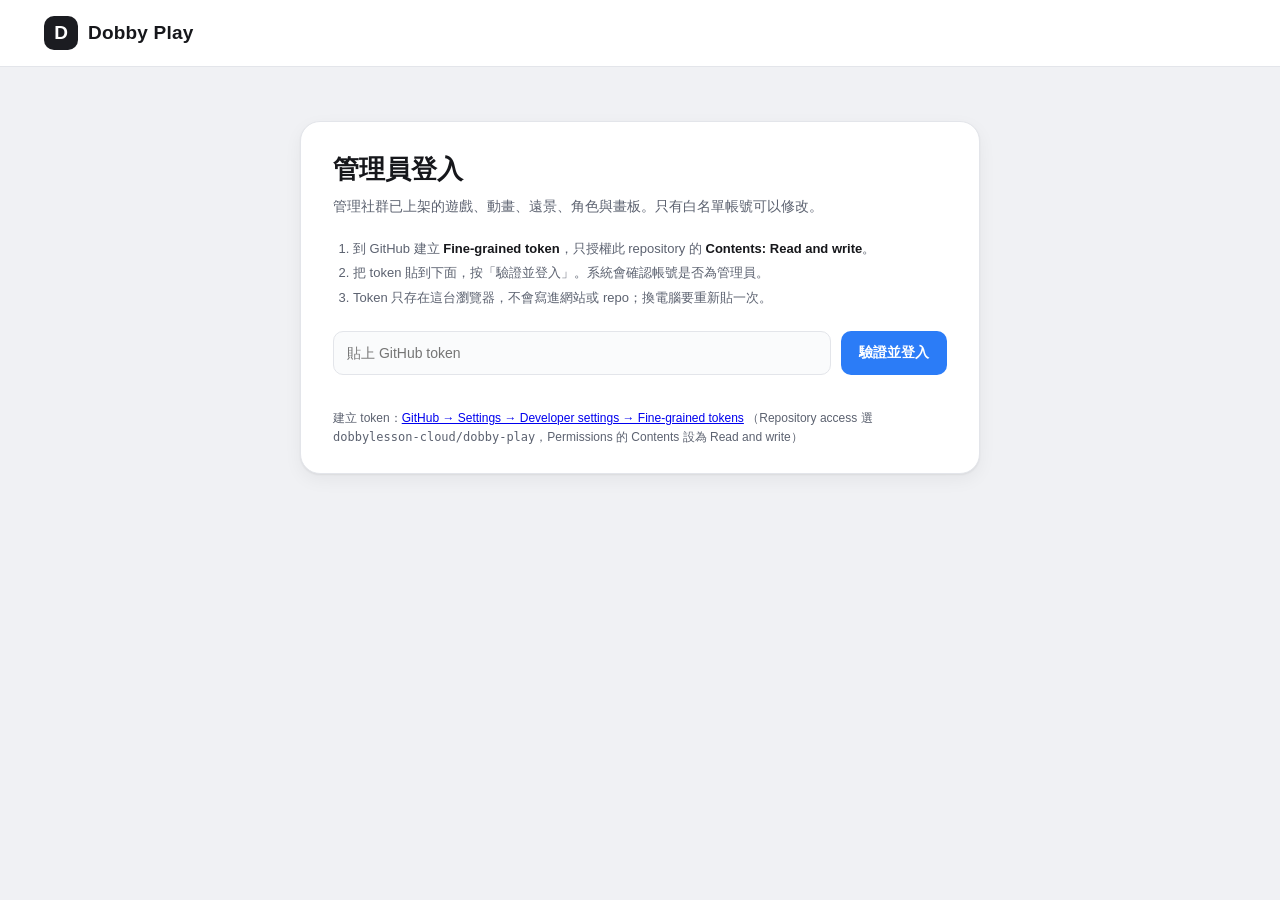
==== admin.html @ d6ffaae4 "Add admin console and post-moderation controls" ====
<!DOCTYPE html>
<html lang="zh-Hant">
<head>
<meta charset="utf-8">
<meta name="viewport" content="width=device-width, initial-scale=1.0">
<title>管理後台 — Dobby Play</title>
<link rel="icon" type="image/png" href="index.icon.png">
<link rel="stylesheet" href="site.css">
<link rel="stylesheet" href="admin.css">
</head>
<body>
<header class="topbar">
  <div class="topbar-inner">
    <a class="brand" href="./">
      <span class="brand-mark">D</span>
      <span class="brand-name">Dobby Play</span>
    </a>
    <nav class="tabs" id="adminTabs" hidden>
      <button class="tab is-active" data-type="game">遊戲</button>
      <button class="tab" data-type="animation">動畫</button>
      <button class="tab" data-type="background">遠景</button>
      <button class="tab" data-type="character">角色</button>
      <button class="tab" data-type="board">畫板</button>
    </nav>
    <div class="topbar-right">
      <span class="hint-chip" id="accountChip" hidden></span>
      <button class="btn ghost btn-sm" id="logoutBtn" type="button" hidden>登出</button>
    </div>
  </div>
</header>

<main class="page admin-page">
  <section class="login-card" id="loginSection">
    <h1>管理員登入</h1>
    <p class="login-sub">管理社群已上架的遊戲、動畫、遠景、角色與畫板。只有白名單帳號可以修改。</p>
    <ol class="login-steps">
      <li>到 GitHub 建立 <strong>Fine-grained token</strong>，只授權此 repository 的 <strong>Contents: Read and write</strong>。</li>
      <li>把 token 貼到下面，按「驗證並登入」。系統會確認帳號是否為管理員。</li>
      <li>Token 只存在這台瀏覽器，不會寫進網站或 repo；換電腦要重新貼一次。</li>
    </ol>
    <div class="token-row">
      <input id="tokenInput" type="password" autocomplete="off" spellcheck="false" placeholder="貼上 GitHub token">
      <button class="btn primary" id="loginBtn" type="button">驗證並登入</button>
    </div>
    <p class="msg" id="loginMsg" role="status"></p>
    <p class="editor-note">
      建立 token：<a href="https://github.com/settings/personal-access-tokens/new" target="_blank" rel="noopener">GitHub → Settings → Developer settings → Fine-grained tokens</a>
      （Repository access 選 <code>dobbylesson-cloud/dobby-play</code>，Permissions 的 Contents 設為 Read and write）
    </p>
  </section>

  <section id="adminSection" hidden>
    <div class="admin-head">
      <div>
        <h1 id="adminTitle">管理遊戲</h1>
        <p id="adminSub">先上架、後審核：可隨時下架或刪除不適合的內容。</p>
      </div>
      <div class="admin-head-actions">
        <span class="hint-chip" id="adminCount"></span>
        <button class="btn ghost btn-sm" id="refreshBtn" type="button">重新載入</button>
      </div>
    </div>
    <div class="admin-list" id="adminList"></div>
    <div class="empty" id="adminEmpty" hidden>這個分類目前沒有社群作品。</div>
    <p class="editor-note admin-note">排序會直接改變網站上的顯示順序；「置頂」會排到該分類最前面；「下架」只是從網站列表隱藏，檔案仍保留；「刪除」會一併移除 repo 內的檔案與縮圖。</p>
  </section>
</main>

<div class="editor-mask" id="editMask" hidden>
  <div class="editor edit-dialog">
    <div class="editor-head">
      <h2>編輯作品資訊</h2>
      <div class="editor-actions">
        <button class="btn ghost" id="editCancel" type="button">取消</button>
        <button class="btn primary" id="editSave" type="button">儲存</button>
      </div>
    </div>
    <div class="edit-fields">
      <label class="field">
        <span>作品名稱</span>
        <input id="editTitle" maxlength="40" placeholder="作品名稱">
      </label>
      <label class="field">
        <span>創作者</span>
        <input id="editCreator" maxlength="20" placeholder="創作者">
      </label>
      <p class="msg" id="editMsg" role="status"></p>
    </div>
  </div>
</div>

<div class="toast" id="toast" hidden></div>
<script src="admin.js"></script>
</body>
</html>
---- site.css ----
:root {
  --bg: #f0f1f4;
  --card: #ffffff;
  --ink: #16171b;
  --ink-soft: #5c6270;
  --line: #e3e5ea;
  --accent: #2b7cf7;
  --thumb-bg: #141519;
  --radius: 14px;
  --shadow: 0 1px 2px rgba(16, 18, 24, .06), 0 6px 18px rgba(16, 18, 24, .05);
}

* { box-sizing: border-box; }

html, body {
  margin: 0;
  padding: 0;
  background: var(--bg);
  color: var(--ink);
  font-family: "Noto Sans TC", "PingFang TC", "Microsoft JhengHei", -apple-system, "Segoe UI", Arial, sans-serif;
  -webkit-font-smoothing: antialiased;
}

/* --- 頂列 --- */
.topbar {
  position: sticky;
  top: 0;
  z-index: 20;
  background: #fff;
  border-bottom: 1px solid var(--line);
}

.topbar-inner {
  max-width: 1240px;
  margin: 0 auto;
  height: 66px;
  padding: 0 24px;
  display: flex;
  align-items: center;
  gap: 28px;
}

.brand {
  display: flex;
  align-items: center;
  gap: 10px;
  text-decoration: none;
  color: var(--ink);
  flex: 0 0 auto;
}

.brand-mark {
  width: 34px;
  height: 34px;
  border-radius: 10px;
  background: #1b1c21;
  color: #fff;
  font-weight: 800;
  font-size: 19px;
  display: grid;
  place-items: center;
}

.brand-name {
  font-weight: 800;
  font-size: 19px;
  letter-spacing: .2px;
}

.tabs {
  display: flex;
  gap: 4px;
  flex: 1 1 auto;
  overflow-x: auto;
  scrollbar-width: none;
}

.tabs::-webkit-scrollbar { display: none; }

.tab {
  border: 0;
  background: transparent;
  color: var(--ink-soft);
  font: inherit;
  font-weight: 700;
  font-size: 15px;
  padding: 9px 16px;
  border-radius: 999px;
  cursor: pointer;
  white-space: nowrap;
}

.tab:hover { background: #eef0f4; color: var(--ink); }

.tab.is-active { background: #1b1c21; color: #fff; }

.topbar-right {
  flex: 0 0 auto;
  display: flex;
  align-items: center;
  gap: 8px;
}

.admin-link {
  text-decoration: none;
  color: var(--ink);
  font-weight: 700;
}

.hint-chip {
  font-size: 12px;
  color: var(--ink-soft);
  background: #f2f3f6;
  border: 1px solid var(--line);
  border-radius: 999px;
  padding: 6px 12px;
  white-space: nowrap;
}

/* --- 內容 --- */
.page {
  max-width: 1240px;
  margin: 0 auto;
  padding: 26px 24px 64px;
}

.section-head h1 {
  font-size: 26px;
  margin: 0 0 6px;
}

.section-head p {
  margin: 0 0 22px;
  color: var(--ink-soft);
  font-size: 14px;
}

.grid {
  display: grid;
  grid-template-columns: repeat(auto-fill, minmax(196px, 1fr));
  gap: 22px 20px;
}

.card {
  background: var(--card);
  border-radius: var(--radius);
  box-shadow: var(--shadow);
  overflow: hidden;
  cursor: pointer;
  transition: transform .12s ease, box-shadow .12s ease;
  display: flex;
  flex-direction: column;
}

.card:hover {
  transform: translateY(-2px);
  box-shadow: 0 2px 4px rgba(16, 18, 24, .08), 0 12px 26px rgba(16, 18, 24, .1);
}

.thumb {
  aspect-ratio: 16 / 10;
  background: var(--thumb-bg);
  display: grid;
  place-items: center;
  overflow: hidden;
}

.thumb img {
  width: 100%;
  height: 100%;
  object-fit: contain;
  image-rendering: pixelated;
  display: block;
}

.card-body {
  padding: 10px 12px 12px;
  display: flex;
  flex-direction: column;
  gap: 4px;
}

.card-title {
  font-size: 15px;
  font-weight: 700;
  margin: 0;
  white-space: nowrap;
  overflow: hidden;
  text-overflow: ellipsis;
}

.card-creator {
  font-size: 12px;
  color: var(--ink-soft);
  margin: 0;
  white-space: nowrap;
  overflow: hidden;
  text-overflow: ellipsis;
}

.card-meta {
  font-size: 12px;
  color: #4b5563;
  margin: 0;
  display: flex;
  align-items: center;
  gap: 4px;
}

.badge {
  font-size: 11px;
  font-weight: 700;
  color: #fff;
  background: #8a8fa0;
  border-radius: 999px;
  padding: 2px 8px;
  margin-left: auto;
}

.card.is-local .badge { background: #16a34a; }

/* 製作卡片 */
.make-card {
  border: 2px dashed #c7cbd4;
  border-radius: var(--radius);
  background: transparent;
  display: flex;
  flex-direction: column;
  align-items: center;
  justify-content: center;
  gap: 10px;
  min-height: 200px;
  cursor: pointer;
  color: var(--ink-soft);
  font-weight: 700;
  font-size: 14px;
  transition: border-color .12s ease, color .12s ease, background .12s ease;
}

.make-card:hover {
  border-color: var(--accent);
  color: var(--accent);
  background: rgba(43, 124, 247, .05);
}

.make-plus {
  width: 46px;
  height: 46px;
  border-radius: 50%;
  background: #1b1c21;
  color: #fff;
  font-size: 26px;
  font-weight: 700;
  display: grid;
  place-items: center;
  line-height: 1;
}

.empty {
  text-align: center;
  color: var(--ink-soft);
  padding: 72px 0;
  font-size: 15px;
}

/* --- 編輯器 --- */
.editor-mask {
  position: fixed;
  inset: 0;
  background: rgba(12, 14, 20, .55);
  z-index: 60;
  display: grid;
  place-items: center;
  padding: 24px;
}

.editor-mask[hidden] { display: none; }

.editor {
  width: min(920px, 100%);
  background: #fff;
  border-radius: 20px;
  box-shadow: 0 24px 60px rgba(0, 0, 0, .28);
  padding: 22px 24px 24px;
}

.editor-head {
  display: flex;
  align-items: center;
  justify-content: space-between;
  margin-bottom: 18px;
}

.editor-head h2 { margin: 0; font-size: 20px; }

.editor-actions { display: flex; gap: 8px; }

.btn {
  border: 0;
  border-radius: 10px;
  font: inherit;
  font-weight: 700;
  font-size: 14px;
  padding: 10px 18px;
  cursor: pointer;
}

.btn.primary { background: var(--accent); color: #fff; }
.btn.primary:hover { background: #1f6ee6; }
.btn.ghost { background: #eef0f4; color: var(--ink); }
.btn.ghost:hover { background: #e3e6ec; }

.editor-body { display: flex; gap: 26px; }

.canvas-wrap {
  flex: 0 0 auto;
  background: #141519;
  border-radius: 14px;
  padding: 10px;
}

#pixelCanvas {
  display: block;
  width: 480px;
  height: 480px;
  image-rendering: pixelated;
  cursor: crosshair;
  touch-action: none;
  background:
    repeating-conic-gradient(#23252c 0% 25%, #1b1d23 0% 50%) 0 0 / 40px 40px;
}

.editor-side {
  flex: 1 1 auto;
  display: flex;
  flex-direction: column;
  gap: 14px;
  min-width: 240px;
}

.field { display: flex; flex-direction: column; gap: 6px; font-size: 13px; color: var(--ink-soft); font-weight: 700; }

.field input {
  height: 42px;
  border: 1px solid var(--line);
  border-radius: 10px;
  padding: 0 12px;
  font: inherit;
  font-size: 14px;
  color: var(--ink);
  outline: none;
}

.field input:focus { border-color: var(--accent); }

.palette { display: grid; grid-template-columns: repeat(4, 1fr); gap: 8px; }

.swatch {
  height: 42px;
  border-radius: 10px;
  border: 3px solid transparent;
  cursor: pointer;
}

.swatch.is-active { border-color: #1b1c21; }

.tools { display: grid; grid-template-columns: repeat(3, 1fr); gap: 8px; }

.tool {
  border: 1px solid var(--line);
  background: #fff;
  border-radius: 10px;
  font: inherit;
  font-size: 13px;
  font-weight: 700;
  color: var(--ink);
  padding: 8px 6px;
  cursor: pointer;
}

.tool.is-active { background: #1b1c21; color: #fff; border-color: #1b1c21; }

.editor-note { font-size: 12px; color: var(--ink-soft); line-height: 1.6; margin: 4px 0 0; }

/* --- 提示 --- */
.toast {
  position: fixed;
  left: 50%;
  bottom: 32px;
  transform: translateX(-50%);
  background: #1b1c21;
  color: #fff;
  font-size: 14px;
  padding: 12px 20px;
  border-radius: 999px;
  z-index: 80;
  box-shadow: 0 8px 24px rgba(0, 0, 0, .25);
}

@media (max-width: 760px) {
  .topbar-inner { gap: 14px; padding: 0 14px; }
  .brand-name { display: none; }
  .hint-chip { display: none; }
  .grid { grid-template-columns: repeat(auto-fill, minmax(150px, 1fr)); gap: 16px 12px; }
  .editor-body { flex-direction: column; }
  #pixelCanvas { width: 100%; height: auto; aspect-ratio: 1 / 1; }
}
---- admin.css ----
/* --- 管理後台 --- */
[hidden] { display: none !important; }

.topbar-right {
  display: flex;
  align-items: center;
  gap: 8px;
}

.admin-link {
  text-decoration: none;
  color: var(--ink);
  font-weight: 700;
}

.admin-page {
  max-width: 1100px;
}

.login-card {
  max-width: 680px;
  margin: 28px auto 0;
  background: var(--card);
  border: 1px solid var(--line);
  border-radius: 20px;
  box-shadow: var(--shadow);
  padding: 30px 32px 26px;
}

.login-card h1 {
  margin: 0 0 8px;
  font-size: 26px;
}

.login-sub {
  margin: 0 0 18px;
  color: var(--ink-soft);
  font-size: 14px;
  line-height: 1.7;
}

.login-steps {
  margin: 0 0 20px;
  padding-left: 20px;
  color: var(--ink-soft);
  font-size: 13px;
  line-height: 1.9;
}

.login-steps strong { color: var(--ink); }

.token-row {
  display: flex;
  gap: 10px;
}

.token-row input {
  flex: 1 1 auto;
  min-width: 0;
  height: 44px;
  padding: 0 13px;
  border: 1px solid var(--line);
  border-radius: 10px;
  background: #fafbfc;
  font: inherit;
  font-size: 14px;
  color: var(--ink);
}

.token-row input:focus {
  outline: none;
  border-color: var(--accent);
  background: #fff;
}

.msg {
  min-height: 20px;
  margin: 10px 0 0;
  font-size: 13px;
  line-height: 1.6;
  color: var(--ink-soft);
}

.msg.error { color: #c62828; }
.msg.ok { color: #15803d; }

.admin-head {
  display: flex;
  align-items: flex-end;
  justify-content: space-between;
  gap: 18px;
  margin: 6px 0 18px;
}

.admin-head h1 {
  margin: 0 0 6px;
  font-size: 25px;
}

.admin-head p {
  margin: 0;
  color: var(--ink-soft);
  font-size: 13px;
}

.admin-head-actions {
  display: flex;
  align-items: center;
  gap: 8px;
  flex: 0 0 auto;
}

.admin-list {
  display: flex;
  flex-direction: column;
  gap: 10px;
}

.admin-row {
  display: flex;
  align-items: center;
  gap: 14px;
  padding: 10px 12px;
  background: var(--card);
  border: 1px solid var(--line);
  border-radius: var(--radius);
  box-shadow: var(--shadow);
}

.admin-row.is-hidden { opacity: .55; }

.row-thumb {
  flex: 0 0 auto;
  width: 104px;
  aspect-ratio: 16 / 10;
  border-radius: 9px;
  background: var(--thumb-bg);
  overflow: hidden;
  display: grid;
  place-items: center;
}

.row-thumb img {
  width: 100%;
  height: 100%;
  object-fit: contain;
  image-rendering: pixelated;
}

.row-thumb.is-empty { background: #eef0f4; }

.row-main {
  flex: 1 1 auto;
  min-width: 0;
}

.row-title {
  display: flex;
  align-items: center;
  gap: 7px;
  margin: 0 0 5px;
  font-size: 15px;
  line-height: 1.35;
}

.row-title span {
  overflow: hidden;
  text-overflow: ellipsis;
  white-space: nowrap;
}

.tag {
  flex: 0 0 auto;
  font-size: 11px;
  font-weight: 700;
  padding: 2px 7px;
  border-radius: 999px;
  background: #eef0f4;
  color: var(--ink-soft);
}

.tag.pin { background: #fff3d6; color: #8a5b00; }
.tag.off { background: #fdeaea; color: #b32626; }

.row-meta {
  margin: 0;
  font-size: 12px;
  color: var(--ink-soft);
  line-height: 1.65;
  overflow-wrap: anywhere;
}

.row-actions {
  flex: 0 0 auto;
  display: flex;
  flex-wrap: wrap;
  justify-content: flex-end;
  gap: 6px;
  max-width: 360px;
}

.mini {
  border: 1px solid var(--line);
  background: #fff;
  color: var(--ink);
  border-radius: 8px;
  padding: 6px 9px;
  font: inherit;
  font-size: 12px;
  font-weight: 700;
  line-height: 1.2;
  cursor: pointer;
  white-space: nowrap;
}

.mini:hover { background: #f2f3f6; }

.mini.primary {
  background: var(--accent);
  border-color: var(--accent);
  color: #fff;
}

.mini.primary:hover { background: #1f6ee6; }

.mini.danger {
  color: #b32626;
  border-color: #f0caca;
}

.mini.danger:hover { background: #fdeaea; }

.mini[disabled] {
  opacity: .45;
  cursor: wait;
}

.admin-note { margin-top: 18px; }

.edit-dialog {
  width: min(460px, 100%);
  display: block;
  padding: 22px 24px;
}

.edit-dialog .editor-head { margin-bottom: 18px; }

.edit-fields {
  display: flex;
  flex-direction: column;
  gap: 14px;
}

.btn-sm {
  padding: 7px 12px;
  font-size: 13px;
  border-radius: 9px;
}

.toast {
  position: fixed;
  left: 50%;
  bottom: 26px;
  z-index: 40;
  transform: translateX(-50%);
  max-width: min(560px, calc(100vw - 32px));
  padding: 11px 18px;
  border-radius: 10px;
  background: #1b1c21;
  color: #fff;
  font-size: 13px;
  line-height: 1.5;
  box-shadow: 0 8px 24px rgba(16, 18, 24, .22);
}

.toast[hidden] { display: none; }

.toast.error { background: #b32626; }

@media (max-width: 760px) {
  .login-card { margin-top: 16px; padding: 22px 18px; }
  .token-row { flex-direction: column; }
  .token-row .btn { height: 44px; }
  .admin-head { align-items: flex-start; flex-direction: column; }
  .admin-row { align-items: flex-start; flex-wrap: wrap; }
  .row-thumb { width: 84px; }
  .row-actions { max-width: none; width: 100%; justify-content: flex-start; }
}
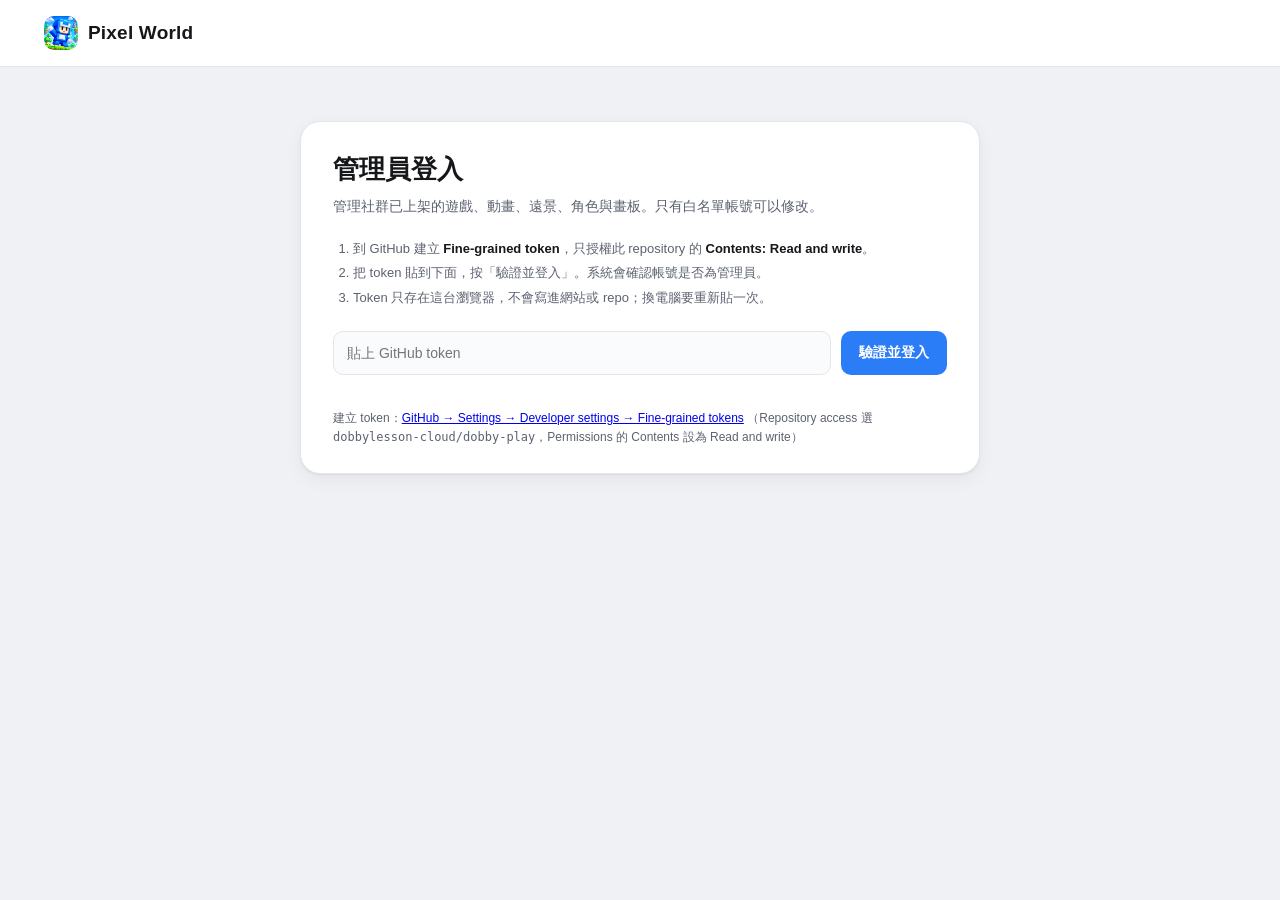
==== commit 7e0f02ae: "Rebrand: Dobby Play -> Pixel World" ====
--- a/admin.html
+++ b/admin.html
@@ -3,20 +3,21 @@
 <head>
 <meta charset="utf-8">
 <meta name="viewport" content="width=device-width, initial-scale=1.0">
-<title>管理後台 — Dobby Play</title>
+<title>管理後台 — Pixel World</title>
 <link rel="icon" type="image/png" href="index.icon.png">
 <link rel="stylesheet" href="site.css">
-<link rel="stylesheet" href="admin.css">
+<link rel="stylesheet" href="admin.css?v=2026110305">
 </head>
 <body>
 <header class="topbar">
   <div class="topbar-inner">
     <a class="brand" href="./">
-      <span class="brand-mark">D</span>
-      <span class="brand-name">Dobby Play</span>
+      <img class="brand-mark" src="brand-icon.png" alt="Pixel World">
+      <span class="brand-name">Pixel World</span>
     </a>
     <nav class="tabs" id="adminTabs" hidden>
-      <button class="tab is-active" data-type="game">遊戲</button>
+      <button class="tab is-active" data-type="play">Play</button>
+      <button class="tab" data-type="game">遊戲</button>
       <button class="tab" data-type="animation">動畫</button>
       <button class="tab" data-type="background">遠景</button>
       <button class="tab" data-type="character">角色</button>
@@ -90,6 +91,6 @@
 </div>
 
 <div class="toast" id="toast" hidden></div>
-<script src="admin.js"></script>
+<script src="admin.js?v=2026110306"></script>
 </body>
 </html>
--- a/site.css
+++ b/site.css
@@ -53,12 +53,8 @@
   width: 34px;
   height: 34px;
   border-radius: 10px;
-  background: #1b1c21;
-  color: #fff;
-  font-weight: 800;
-  font-size: 19px;
-  display: grid;
-  place-items: center;
+  object-fit: cover;
+  display: block;
 }
 
 .brand-name {
@@ -158,7 +154,7 @@
 }
 
 .thumb {
-  aspect-ratio: 16 / 10;
+  aspect-ratio: 1 / 1;
   background: var(--thumb-bg);
   display: grid;
   place-items: center;
@@ -261,6 +257,47 @@
   color: var(--ink-soft);
   padding: 72px 0;
   font-size: 15px;
+}
+
+/* --- 上傳表單（遊戲素材頁籤） --- */
+.uploader {
+  background: var(--card);
+  border: 1px solid var(--line);
+  border-radius: var(--radius);
+  box-shadow: var(--shadow);
+  padding: 18px 20px 20px;
+  margin: 0 0 26px;
+}
+
+.uploader h2 { margin: 0 0 4px; font-size: 18px; }
+.uploader-note { margin: 0 0 16px; color: var(--ink-soft); font-size: 13px; }
+.uploader-row { display: flex; flex-wrap: wrap; align-items: flex-end; gap: 12px; margin-bottom: 12px; }
+.uploader-row .field { min-width: 180px; flex: 1 1 180px; }
+
+.uploader .field select {
+  height: 42px;
+  border: 1px solid var(--line);
+  border-radius: 10px;
+  padding: 0 10px;
+  font: inherit;
+  font-size: 14px;
+  color: var(--ink);
+  background: #fff;
+}
+
+.uploader .field input[type="file"] {
+  height: 42px;
+  border: 1px solid var(--line);
+  border-radius: 10px;
+  padding: 7px 10px;
+  font-size: 13px;
+  background: #fff;
+}
+
+.msg { font-size: 13px; color: var(--ink-soft); margin: 4px 0 0; min-height: 18px; }
+
+@media (max-width: 760px) {
+  .uploader-row .field { flex-basis: 100%; }
 }
 
 /* --- 編輯器 --- */
--- a/admin.css
+++ b/admin.css
@@ -132,7 +132,7 @@
 .row-thumb {
   flex: 0 0 auto;
   width: 104px;
-  aspect-ratio: 16 / 10;
+  aspect-ratio: 1 / 1;
   border-radius: 9px;
   background: var(--thumb-bg);
   overflow: hidden;
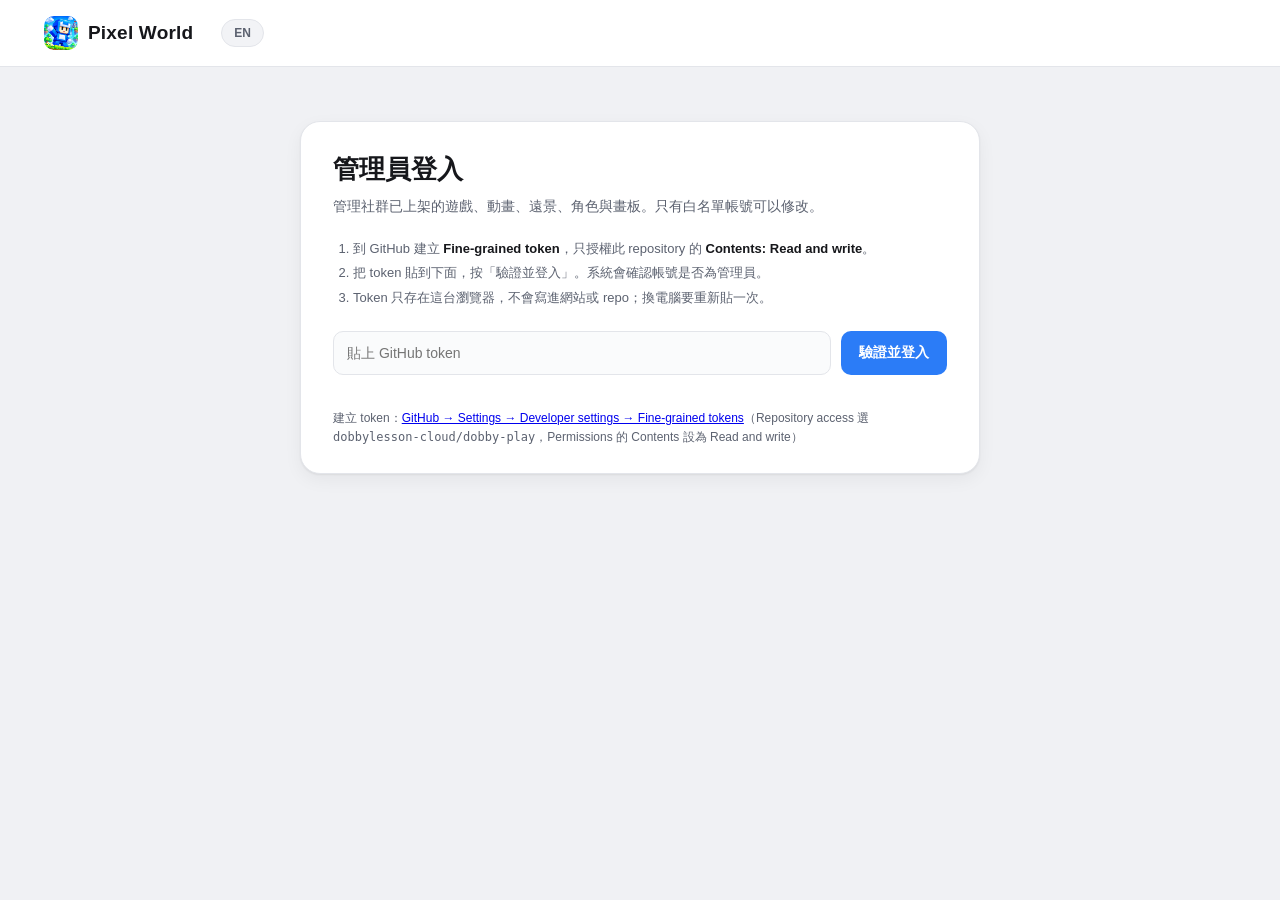
==== commit 796af5cd: "feat: wire i18n toggle into admin topbar" ====
--- a/admin.html
+++ b/admin.html
@@ -1,12 +1,13 @@
 <!DOCTYPE html>
-<html lang="zh-Hant">
+<html lang="zh-Hant" data-i18n-title="admin.pageTitle">
 <head>
 <meta charset="utf-8">
 <meta name="viewport" content="width=device-width, initial-scale=1.0">
 <title>管理後台 — Pixel World</title>
-<link rel="icon" type="image/png" href="index.icon.png">
-<link rel="stylesheet" href="site.css">
+<link rel="icon" type="image/png" href="index.icon.png?v=2">
+<link rel="stylesheet" href="site.css?v=2026111302">
 <link rel="stylesheet" href="admin.css?v=2026110305">
+<script src="i18n.js?v=2026111302"></script>
 </head>
 <body>
 <header class="topbar">
@@ -16,35 +17,36 @@
       <span class="brand-name">Pixel World</span>
     </a>
     <nav class="tabs" id="adminTabs" hidden>
-      <button class="tab is-active" data-type="play">Play</button>
-      <button class="tab" data-type="game">遊戲</button>
-      <button class="tab" data-type="animation">動畫</button>
-      <button class="tab" data-type="background">遠景</button>
-      <button class="tab" data-type="character">角色</button>
-      <button class="tab" data-type="board">畫板</button>
+      <button class="tab is-active" data-type="play" data-i18n="tab.play">Play</button>
+      <button class="tab" data-type="game" data-i18n="tab.game">遊戲</button>
+      <button class="tab" data-type="animation" data-i18n="tab.animation">動畫</button>
+      <button class="tab" data-type="background" data-i18n="tab.background">遠景</button>
+      <button class="tab" data-type="character" data-i18n="tab.character">角色</button>
+      <button class="tab" data-type="board" data-i18n="tab.board">畫板</button>
     </nav>
     <div class="topbar-right">
+      <button class="hint-chip lang-toggle" type="button" data-lang-toggle aria-label="切換為英文">EN</button>
       <span class="hint-chip" id="accountChip" hidden></span>
-      <button class="btn ghost btn-sm" id="logoutBtn" type="button" hidden>登出</button>
+      <button class="btn ghost btn-sm" id="logoutBtn" type="button" hidden data-i18n="admin.logout">登出</button>
     </div>
   </div>
 </header>
 
 <main class="page admin-page">
   <section class="login-card" id="loginSection">
-    <h1>管理員登入</h1>
-    <p class="login-sub">管理社群已上架的遊戲、動畫、遠景、角色與畫板。只有白名單帳號可以修改。</p>
+    <h1 data-i18n="admin.login.title">管理員登入</h1>
+    <p class="login-sub" data-i18n="admin.login.sub">管理社群已上架的遊戲、動畫、遠景、角色與畫板。只有白名單帳號可以修改。</p>
     <ol class="login-steps">
-      <li>到 GitHub 建立 <strong>Fine-grained token</strong>，只授權此 repository 的 <strong>Contents: Read and write</strong>。</li>
-      <li>把 token 貼到下面，按「驗證並登入」。系統會確認帳號是否為管理員。</li>
-      <li>Token 只存在這台瀏覽器，不會寫進網站或 repo；換電腦要重新貼一次。</li>
+      <li data-i18n="admin.login.step1">到 GitHub 建立 <strong>Fine-grained token</strong>，只授權此 repository 的 <strong>Contents: Read and write</strong>。</li>
+      <li data-i18n="admin.login.step2">把 token 貼到下面，按「驗證並登入」。系統會確認帳號是否為管理員。</li>
+      <li data-i18n="admin.login.step3">Token 只存在這台瀏覽器，不會寫進網站或 repo；換電腦要重新貼一次。</li>
     </ol>
     <div class="token-row">
-      <input id="tokenInput" type="password" autocomplete="off" spellcheck="false" placeholder="貼上 GitHub token">
-      <button class="btn primary" id="loginBtn" type="button">驗證並登入</button>
+      <input id="tokenInput" type="password" autocomplete="off" spellcheck="false" placeholder="貼上 GitHub token" data-i18n-placeholder="admin.login.tokenPlaceholder">
+      <button class="btn primary" id="loginBtn" type="button" data-i18n="admin.login.btn">驗證並登入</button>
     </div>
     <p class="msg" id="loginMsg" role="status"></p>
-    <p class="editor-note">
+    <p class="editor-note" data-i18n="admin.login.note">
       建立 token：<a href="https://github.com/settings/personal-access-tokens/new" target="_blank" rel="noopener">GitHub → Settings → Developer settings → Fine-grained tokens</a>
       （Repository access 選 <code>dobbylesson-cloud/dobby-play</code>，Permissions 的 Contents 設為 Read and write）
     </p>
@@ -58,32 +60,32 @@
       </div>
       <div class="admin-head-actions">
         <span class="hint-chip" id="adminCount"></span>
-        <button class="btn ghost btn-sm" id="refreshBtn" type="button">重新載入</button>
+        <button class="btn ghost btn-sm" id="refreshBtn" type="button" data-i18n="btn.reload">重新載入</button>
       </div>
     </div>
     <div class="admin-list" id="adminList"></div>
-    <div class="empty" id="adminEmpty" hidden>這個分類目前沒有社群作品。</div>
-    <p class="editor-note admin-note">排序會直接改變網站上的顯示順序；「置頂」會排到該分類最前面；「下架」只是從網站列表隱藏，檔案仍保留；「刪除」會一併移除 repo 內的檔案與縮圖。</p>
+    <div class="empty" id="adminEmpty" hidden data-i18n="admin.empty">這個分類目前沒有社群作品。</div>
+    <p class="editor-note admin-note" data-i18n="admin.note">排序會直接改變網站上的顯示順序；「置頂」會排到該分類最前面；「下架」只是從網站列表隱藏，檔案仍保留；「刪除」會一併移除 repo 內的檔案與縮圖。</p>
   </section>
 </main>
 
 <div class="editor-mask" id="editMask" hidden>
   <div class="editor edit-dialog">
     <div class="editor-head">
-      <h2>編輯作品資訊</h2>
+      <h2 data-i18n="edit.title">編輯作品資訊</h2>
       <div class="editor-actions">
-        <button class="btn ghost" id="editCancel" type="button">取消</button>
-        <button class="btn primary" id="editSave" type="button">儲存</button>
+        <button class="btn ghost" id="editCancel" type="button" data-i18n="edit.cancel">取消</button>
+        <button class="btn primary" id="editSave" type="button" data-i18n="edit.save">儲存</button>
       </div>
     </div>
     <div class="edit-fields">
       <label class="field">
-        <span>作品名稱</span>
-        <input id="editTitle" maxlength="40" placeholder="作品名稱">
+        <span data-i18n="edit.titleLabel">作品名稱</span>
+        <input id="editTitle" maxlength="40" placeholder="作品名稱" data-i18n-placeholder="edit.titlePlaceholder">
       </label>
       <label class="field">
-        <span>創作者</span>
-        <input id="editCreator" maxlength="20" placeholder="創作者">
+        <span data-i18n="edit.creatorLabel">創作者</span>
+        <input id="editCreator" maxlength="20" placeholder="創作者" data-i18n-placeholder="edit.creatorPlaceholder">
       </label>
       <p class="msg" id="editMsg" role="status"></p>
     </div>
--- a/site.css
+++ b/site.css
@@ -113,6 +113,24 @@
   white-space: nowrap;
 }
 
+/* 語言切換按鈕 */
+.lang-toggle {
+  font-family: inherit;
+  font-weight: 700;
+  cursor: pointer;
+  transition: background .12s ease, color .12s ease, border-color .12s ease;
+}
+
+.lang-toggle:hover {
+  background: #e6e9ef;
+  color: var(--ink);
+  border-color: #d4d8e0;
+}
+
+.lang-toggle:active {
+  background: #dde1e8;
+}
+
 /* --- 內容 --- */
 .page {
   max-width: 1240px;
@@ -438,6 +456,7 @@
   .topbar-inner { gap: 14px; padding: 0 14px; }
   .brand-name { display: none; }
   .hint-chip { display: none; }
+  .hint-chip.lang-toggle { display: inline-flex; }
   .grid { grid-template-columns: repeat(auto-fill, minmax(150px, 1fr)); gap: 16px 12px; }
   .editor-body { flex-direction: column; }
   #pixelCanvas { width: 100%; height: auto; aspect-ratio: 1 / 1; }
